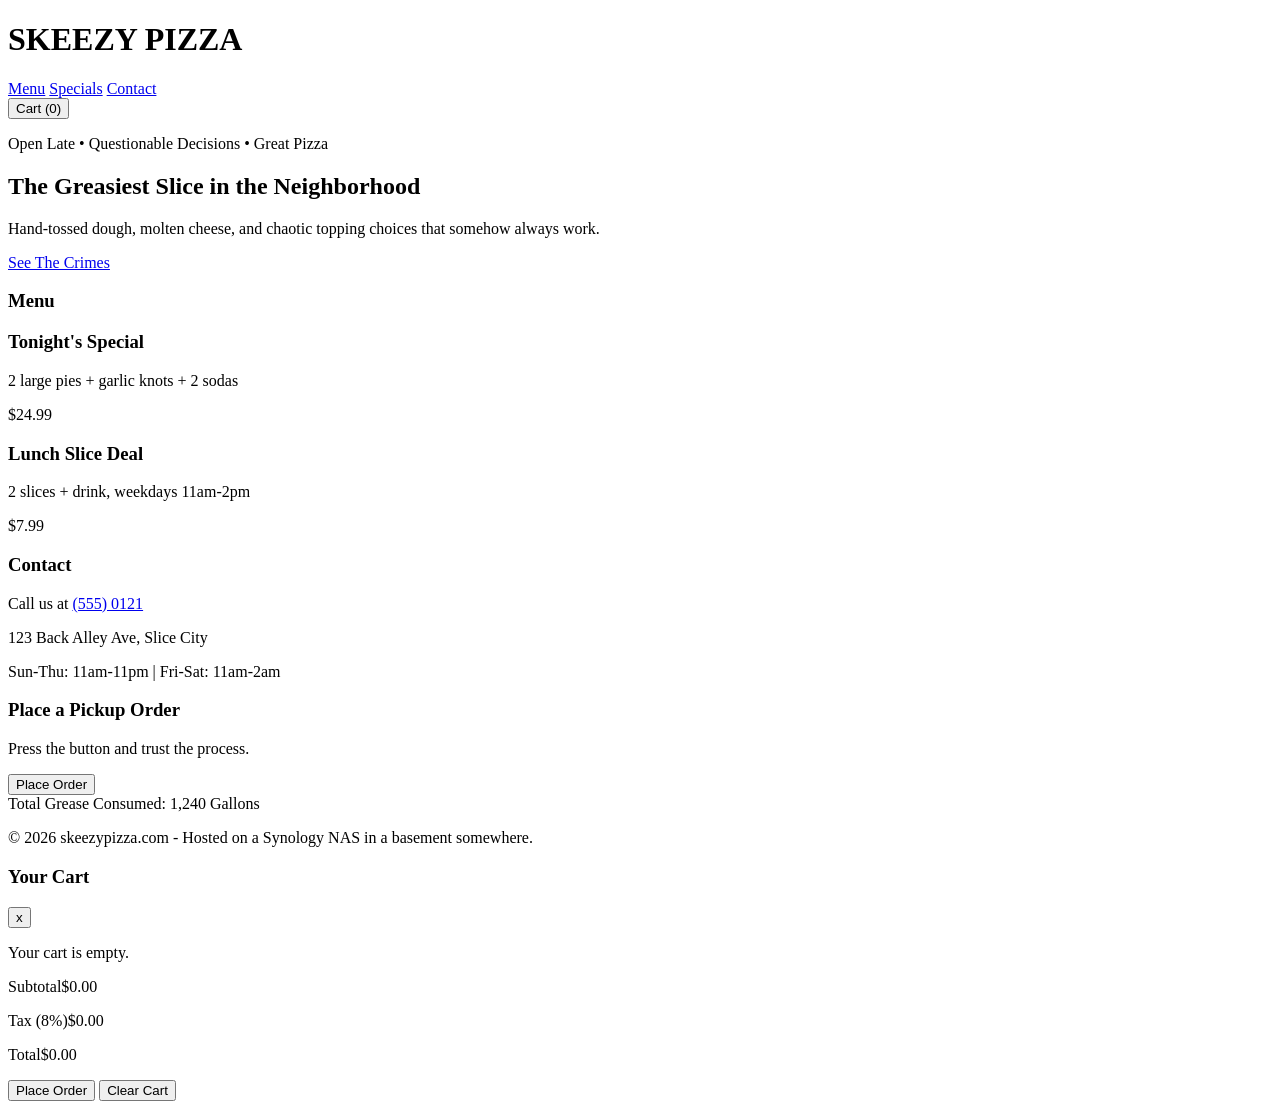
==== .vscode/index.html @ 703b6a47 "SkeezyPizza update" ====
﻿<!DOCTYPE html>
<html lang="en">
<head>
    <meta charset="UTF-8">
    <meta name="viewport" content="width=device-width, initial-scale=1.0">
    <title>Skeezy Pizza | Greasy. Fast. Questionable.</title>
    <link rel="stylesheet" href="css/style.css">
    <script src="js/script.js"></script>
</head>
<body>
    <header class="site-header">
        <div class="container nav-wrap">
            <h1 class="logo" aria-label="Skeezy Pizza">SKEEZY PIZZA</h1>
            <nav class="main-nav" aria-label="Main navigation">
                <a href="#menu">Menu</a>
                <a href="#specials">Specials</a>
                <a href="#contact">Contact</a>
            </nav>
            <button class="cart-btn" id="cart-toggle" type="button" aria-label="Open cart" aria-controls="cart-modal" aria-expanded="false">
                Cart (<span id="cart-count">0</span>)
            </button>
        </div>
    </header>

    <main>
        <section class="hero" aria-labelledby="hero-title">
            <div class="container hero-content">
                <p class="eyebrow">Open Late • Questionable Decisions • Great Pizza</p>
                <h2 id="hero-title">The Greasiest Slice in the Neighborhood</h2>
                <p>Hand-tossed dough, molten cheese, and chaotic topping choices that somehow always work.</p>
                <a href="#menu" class="btn" id="hero-cta">See The Crimes</a>
            </div>
        </section>

        <section id="menu" class="menu">
            <div class="container">
                <h3>Menu</h3>
                <div class="menu-grid" id="menu-grid"></div>
            </div>
        </section>

        <section id="specials" class="specials">
            <div class="container specials-grid">
                <article>
                    <h3>Tonight's Special</h3>
                    <p>2 large pies + garlic knots + 2 sodas</p>
                    <p class="special-price">$24.99</p>
                </article>
                <article>
                    <h3>Lunch Slice Deal</h3>
                    <p>2 slices + drink, weekdays 11am-2pm</p>
                    <p class="special-price">$7.99</p>
                </article>
            </div>
        </section>

        <section id="contact" class="contact">
            <div class="container contact-grid">
                <div>
                    <h3>Contact</h3>
                    <p>Call us at <a href="tel:+15550121">(555) 0121</a></p>
                    <p>123 Back Alley Ave, Slice City</p>
                    <p>Sun-Thu: 11am-11pm | Fri-Sat: 11am-2am</p>
                </div>
                <div class="order-box">
                    <h3>Place a Pickup Order</h3>
                    <p>Press the button and trust the process.</p>
                    <button class="btn" id="order-btn" type="button">Place Order</button>
                </div>
            </div>
        </section>

        <div class="grease-stat">
            Total Grease Consumed: <span id="grease-count">1,240</span> Gallons
        </div>
    </main>

    <footer>
        <p>&copy; 2026 skeezypizza.com - Hosted on a Synology NAS in a basement somewhere.</p>
    </footer>

    <div class="cart-modal hidden" id="cart-modal" role="dialog" aria-modal="true" aria-labelledby="cart-title" aria-hidden="true">
        <div class="cart-panel" tabindex="-1">
            <div class="cart-header">
                <h3 id="cart-title">Your Cart</h3>
                <button class="cart-close" id="cart-close" type="button" aria-label="Close cart">x</button>
            </div>
            <ul class="cart-list" id="cart-list"></ul>
            <p class="cart-empty" id="cart-empty">Your cart is empty.</p>
            <div class="cart-totals">
                <p><span>Subtotal</span><span>$<span id="cart-subtotal">0.00</span></span></p>
                <p><span>Tax (8%)</span><span>$<span id="cart-tax">0.00</span></span></p>
                <p class="cart-grand"><span>Total</span><span>$<span id="cart-total">0.00</span></span></p>
            </div>
            <div class="cart-footer">
                <div class="cart-actions">
                    <button class="btn" id="cart-order-btn" type="button">Place Order</button>
                    <button class="btn clear-btn" id="cart-clear" type="button">Clear Cart</button>
                </div>
            </div>
        </div>
    </div>



</body>
</html>
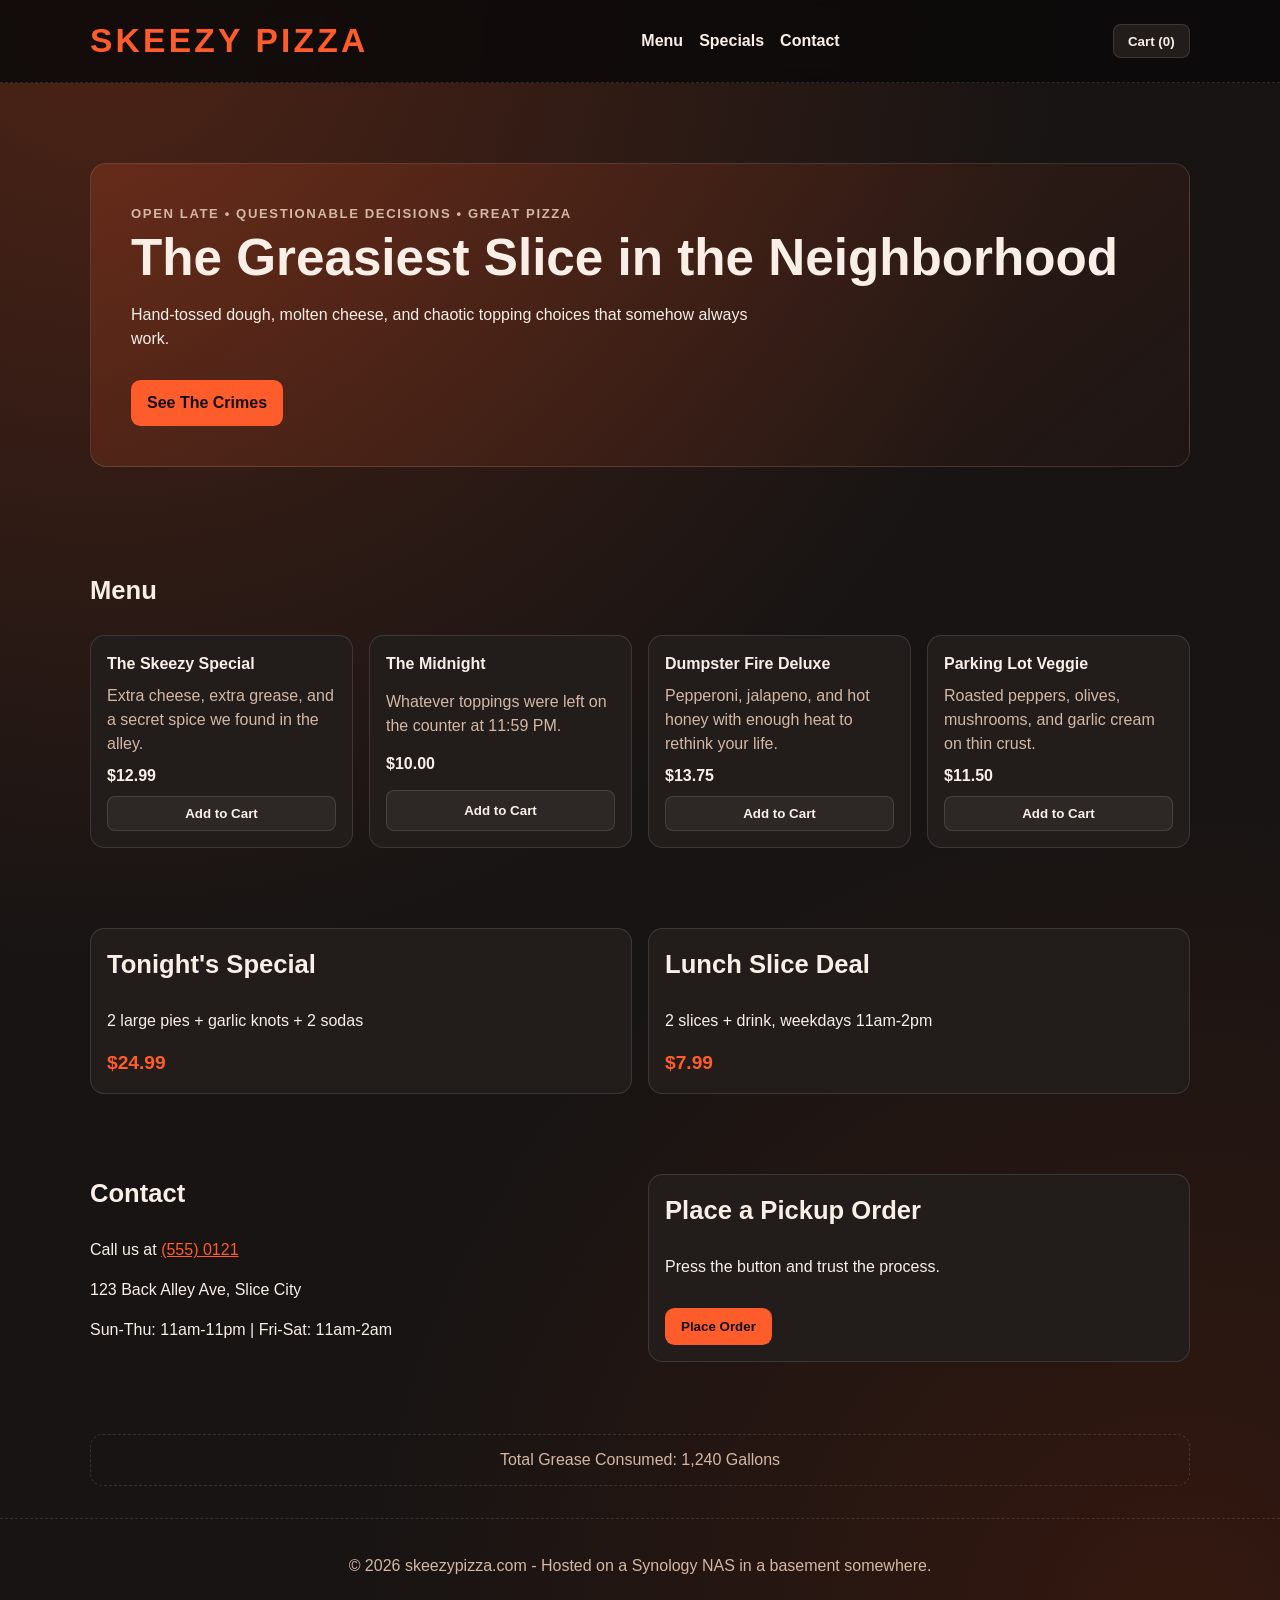
==== commit 93c7bcfd: "Changes to be committed: 	deleted:    .github/workflows/npm-publish.yml 	new file:   .vscode/extensi" ====
--- a/.vscode/index.html
+++ b/.vscode/index.html
@@ -1,11 +1,11 @@
-﻿<!DOCTYPE html>
+<!DOCTYPE html>
 <html lang="en">
 <head>
     <meta charset="UTF-8">
     <meta name="viewport" content="width=device-width, initial-scale=1.0">
     <title>Skeezy Pizza | Greasy. Fast. Questionable.</title>
-    <link rel="stylesheet" href="css/style.css">
-    <script src="js/script.js"></script>
+    <link rel="stylesheet" href="styles.css">
+    <script src="script.js" defer></script>
 </head>
 <body>
     <header class="site-header">
--- a/.vscode/styles.css
+++ b/.vscode/styles.css
@@ -0,0 +1,375 @@
+﻿* {
+    box-sizing: border-box;
+}
+
+:root {
+    --bg: #171413;
+    --panel: #221d1b;
+    --ink: #f9efe7;
+    --muted: #d4b7a5;
+    --accent: #ff5c2b;
+    --accent-strong: #ff3b00;
+    --line: rgba(255, 255, 255, 0.12);
+}
+
+body {
+    margin: 0;
+    background:
+        radial-gradient(circle at 8% 0%, #4d2316 0, transparent 48%),
+        radial-gradient(circle at 92% 100%, #34180f 0, transparent 42%),
+        var(--bg);
+    color: var(--ink);
+    font-family: "Trebuchet MS", "Segoe UI", sans-serif;
+    line-height: 1.5;
+}
+
+body.modal-open {
+    overflow: hidden;
+}
+
+.container {
+    width: min(1100px, 92vw);
+    margin: 0 auto;
+}
+
+.site-header {
+    position: sticky;
+    top: 0;
+    z-index: 5;
+    background: rgba(12, 10, 10, 0.88);
+    backdrop-filter: blur(8px);
+    border-bottom: 1px dashed var(--line);
+}
+
+.nav-wrap {
+    display: flex;
+    justify-content: space-between;
+    align-items: center;
+    padding: 1rem 0;
+    gap: 1rem;
+}
+
+.logo {
+    margin: 0;
+    letter-spacing: 0.2rem;
+    font-size: clamp(1.4rem, 4vw, 2.1rem);
+    color: var(--accent);
+    text-transform: uppercase;
+}
+
+.main-nav {
+    display: flex;
+    gap: 1rem;
+}
+
+.main-nav a {
+    color: var(--ink);
+    text-decoration: none;
+    font-weight: 700;
+}
+
+.main-nav a:hover,
+.main-nav a:focus-visible {
+    color: var(--accent);
+}
+
+.cart-btn {
+    border: 1px solid var(--line);
+    background: var(--panel);
+    color: var(--ink);
+    border-radius: 0.5rem;
+    padding: 0.55rem 0.9rem;
+    cursor: pointer;
+    font-weight: 700;
+}
+
+.hero {
+    padding: 5rem 0 4rem;
+}
+
+.hero-content {
+    background: linear-gradient(140deg, rgba(255, 92, 43, 0.18), rgba(255, 92, 43, 0.03));
+    border: 1px solid var(--line);
+    border-radius: 1rem;
+    padding: clamp(1.2rem, 4vw, 2.5rem);
+}
+
+.eyebrow {
+    margin: 0;
+    color: var(--muted);
+    font-weight: 700;
+    text-transform: uppercase;
+    letter-spacing: 0.1rem;
+    font-size: 0.82rem;
+}
+
+h2 {
+    margin: 0.4rem 0 0;
+    font-size: clamp(1.8rem, 5vw, 3.2rem);
+    line-height: 1.1;
+}
+
+.hero p {
+    max-width: 70ch;
+}
+
+.btn {
+    display: inline-block;
+    margin-top: 0.8rem;
+    border: none;
+    border-radius: 0.6rem;
+    padding: 0.7rem 1rem;
+    background: var(--accent);
+    color: #150d0b;
+    font-weight: 800;
+    text-decoration: none;
+    cursor: pointer;
+    transition: transform 120ms ease, background 120ms ease;
+}
+
+.btn:hover,
+.btn:focus-visible {
+    background: var(--accent-strong);
+    transform: translateY(-1px);
+}
+
+.btn:disabled {
+    opacity: 0.55;
+    cursor: not-allowed;
+    transform: none;
+}
+
+.menu,
+.specials,
+.contact {
+    padding: 2.5rem 0;
+}
+
+.menu h3,
+.specials h3,
+.contact h3 {
+    margin-top: 0;
+    font-size: 1.6rem;
+}
+
+.menu-grid {
+    display: grid;
+    grid-template-columns: repeat(auto-fit, minmax(210px, 1fr));
+    gap: 1rem;
+}
+
+.pizza-card {
+    background: var(--panel);
+    border: 1px solid var(--line);
+    border-radius: 0.9rem;
+    padding: 1rem;
+    display: grid;
+    gap: 0.5rem;
+}
+
+.pizza-card h4 {
+    margin: 0;
+}
+
+.pizza-card p {
+    color: var(--muted);
+    margin: 0;
+}
+
+.add-btn {
+    border: 1px solid var(--line);
+    background: rgba(255, 255, 255, 0.05);
+    color: var(--ink);
+    border-radius: 0.5rem;
+    padding: 0.55rem 0.7rem;
+    cursor: pointer;
+    font-weight: 700;
+}
+
+.add-btn:hover,
+.add-btn:focus-visible {
+    border-color: rgba(255, 92, 43, 0.6);
+    color: var(--accent);
+}
+
+.specials-grid,
+.contact-grid {
+    display: grid;
+    grid-template-columns: repeat(auto-fit, minmax(260px, 1fr));
+    gap: 1rem;
+}
+
+.specials-grid article,
+.order-box {
+    background: var(--panel);
+    border: 1px solid var(--line);
+    border-radius: 0.9rem;
+    padding: 1rem;
+}
+
+.special-price {
+    margin: 0;
+    color: var(--accent);
+    font-size: 1.2rem;
+    font-weight: 800;
+}
+
+.contact a {
+    color: var(--accent);
+}
+
+.grease-stat {
+    margin: 2rem auto;
+    width: min(1100px, 92vw);
+    text-align: center;
+    padding: 0.8rem;
+    border: 1px dashed var(--line);
+    border-radius: 0.8rem;
+    color: var(--muted);
+}
+
+footer {
+    border-top: 1px dashed var(--line);
+    text-align: center;
+    padding: 1.2rem 1rem 2rem;
+    color: var(--muted);
+}
+
+.cart-modal {
+    position: fixed;
+    inset: 0;
+    background: rgba(0, 0, 0, 0.6);
+    display: grid;
+    place-items: center;
+    padding: 1rem;
+    z-index: 10;
+}
+
+.hidden {
+    display: none;
+}
+
+.cart-panel {
+    width: min(520px, 100%);
+    background: #1d1a19;
+    border: 1px solid var(--line);
+    border-radius: 0.9rem;
+    padding: 1rem;
+}
+
+.cart-header,
+.cart-footer,
+.cart-row {
+    display: flex;
+    justify-content: space-between;
+    align-items: center;
+    gap: 0.75rem;
+}
+
+.cart-header h3 {
+    margin: 0;
+}
+
+.cart-close,
+.remove-btn {
+    border: 1px solid var(--line);
+    background: transparent;
+    color: var(--ink);
+    border-radius: 0.45rem;
+    padding: 0.35rem 0.55rem;
+    cursor: pointer;
+}
+
+.qty-controls {
+    display: inline-flex;
+    align-items: center;
+    gap: 0.35rem;
+}
+
+.qty-btn {
+    border: 1px solid var(--line);
+    background: transparent;
+    color: var(--ink);
+    border-radius: 0.45rem;
+    padding: 0.2rem 0.45rem;
+    cursor: pointer;
+    min-width: 2rem;
+}
+
+.qty-value {
+    min-width: 1.4rem;
+    text-align: center;
+    font-weight: 700;
+}
+
+.cart-list {
+    list-style: none;
+    padding: 0;
+    margin: 1rem 0;
+    display: grid;
+    gap: 0.6rem;
+}
+
+.cart-row {
+    border-bottom: 1px dashed var(--line);
+    padding-bottom: 0.5rem;
+}
+
+.item-name {
+    font-weight: 700;
+}
+
+.item-sub {
+    color: var(--muted);
+    font-size: 0.88rem;
+}
+
+.cart-empty {
+    margin: 1rem 0;
+    color: var(--muted);
+}
+
+.cart-totals {
+    border-top: 1px dashed var(--line);
+    border-bottom: 1px dashed var(--line);
+    padding: 0.7rem 0;
+    margin-bottom: 0.9rem;
+}
+
+.cart-totals p {
+    margin: 0.25rem 0;
+    display: flex;
+    justify-content: space-between;
+    color: var(--muted);
+}
+
+.cart-grand {
+    font-weight: 800;
+    color: var(--ink);
+}
+
+.clear-btn {
+    margin-top: 0;
+}
+
+.cart-actions {
+    display: inline-flex;
+    gap: 0.5rem;
+    margin-left: auto;
+}
+
+.flicker {
+    opacity: 0.3;
+    text-shadow: none;
+}
+
+@media (max-width: 640px) {
+    .nav-wrap {
+        flex-direction: column;
+        align-items: flex-start;
+    }
+
+    .hero {
+        padding-top: 2.8rem;
+    }
+}
